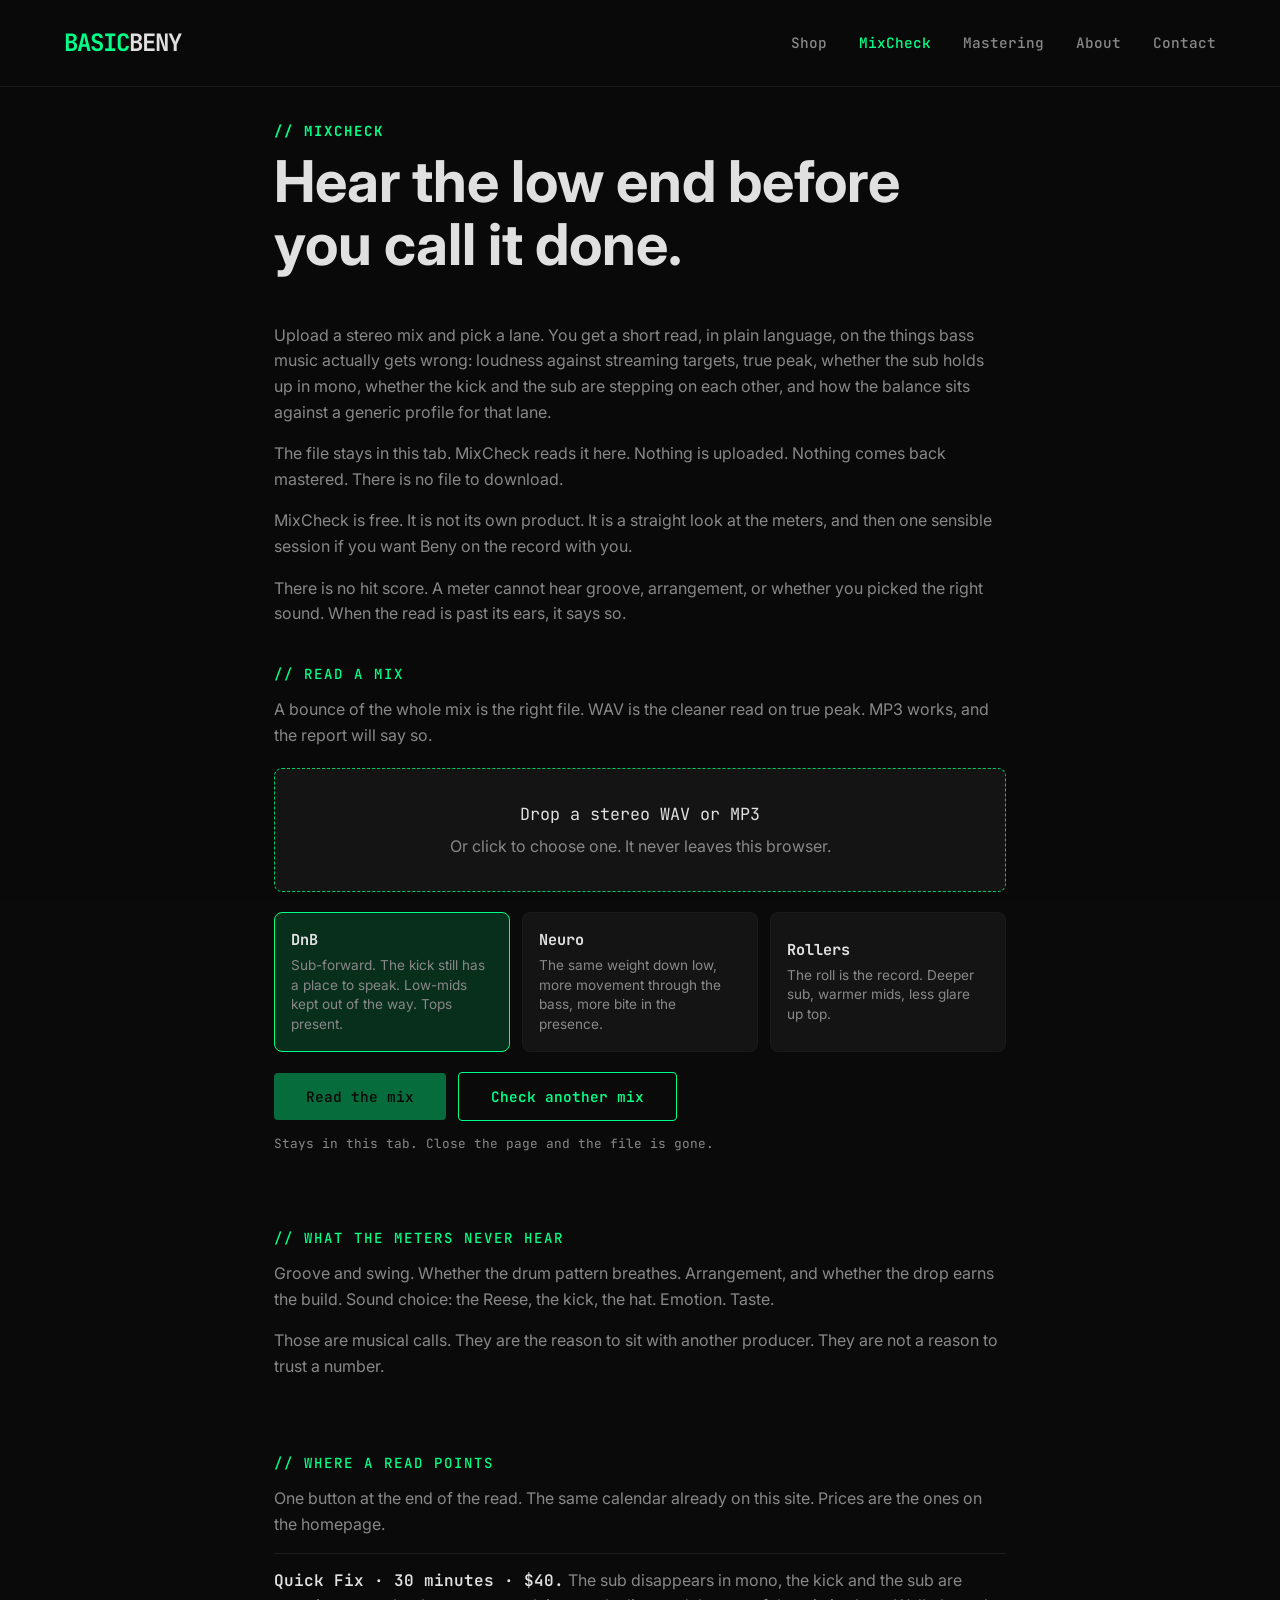
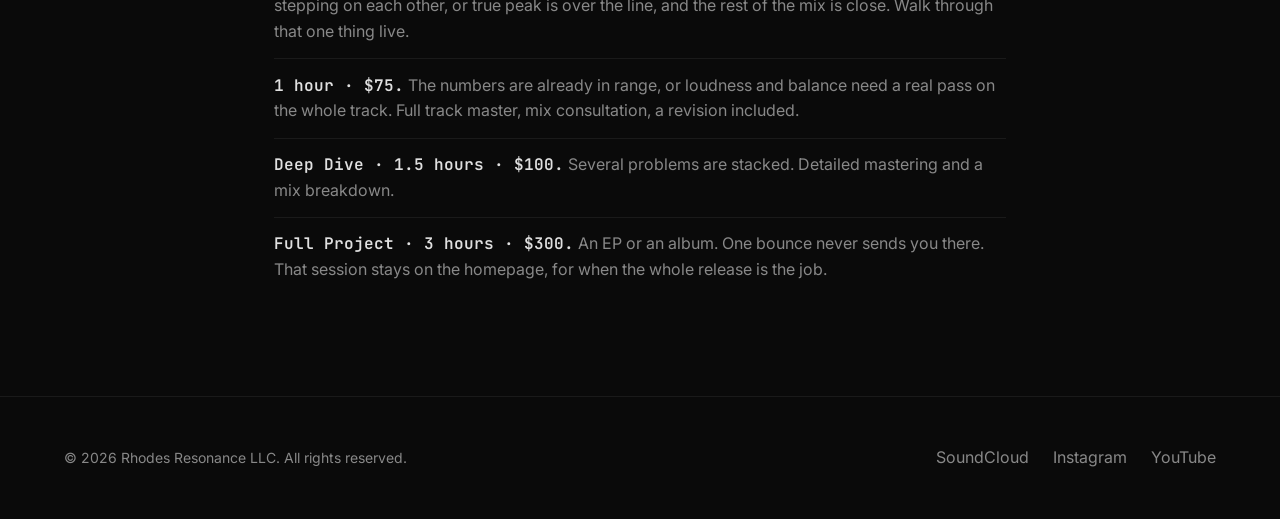
==== mixcheck/index.html @ bc3eadfc "Add MixCheck, an in-browser mix read with one booking step A new page reads a stereo WAV or MP3 loca" ====
<!DOCTYPE html>
<html lang="en">
<head>
  <meta charset="UTF-8">
  <meta name="viewport" content="width=device-width, initial-scale=1.0">
  <title>MixCheck | Basic Beny</title>
  <meta name="description" content="A free in-browser read of a stereo mix for DnB, neuro, and rollers. Loudness, true peak, mono sub, kick and sub. Then one way to book Beny.">
  <meta name="theme-color" content="#0a0a0a">
  <link rel="preconnect" href="https://fonts.googleapis.com">
  <link rel="preconnect" href="https://fonts.gstatic.com" crossorigin>
  <link href="https://fonts.googleapis.com/css2?family=Inter:wght@400;500;600;700&family=JetBrains+Mono:wght@400;500;600;700&display=swap" rel="stylesheet">
  <link rel="stylesheet" href="../css/style.css">
</head>
<body class="page-mixcheck">
  <canvas id="matrix-bg"></canvas>

  <nav>
    <a href="../" class="logo">BASIC<span>BENY</span></a>
    <ul class="nav-links">
      <li><a href="../#shop">Shop</a></li>
      <li><a href="./" aria-current="page">MixCheck</a></li>
      <li><a href="../#mastering">Mastering</a></li>
      <li><a href="../#about">About</a></li>
      <li><a href="../#contact">Contact</a></li>
    </ul>
  </nav>

  <main>
    <header class="mixcheck-intro">
      <div class="section-header">
        <h2>// MixCheck</h2>
        <h1>Hear the low end before you call it done.</h1>
      </div>
      <p>Upload a stereo mix and pick a lane. You get a short read, in plain language, on the things bass music actually gets wrong: loudness against streaming targets, true peak, whether the sub holds up in mono, whether the kick and the sub are stepping on each other, and how the balance sits against a generic profile for that lane.</p>
      <p>The file stays in this tab. MixCheck reads it here. Nothing is uploaded. Nothing comes back mastered. There is no file to download.</p>
      <p>MixCheck is free. It is not its own product. It is a straight look at the meters, and then one sensible session if you want Beny on the record with you.</p>
      <p>There is no hit score. A meter cannot hear groove, arrangement, or whether you picked the right sound. When the read is past its ears, it says so.</p>
    </header>

    <section class="mixcheck-tool" aria-labelledby="read-label">
      <h2 id="read-label">// Read a mix</h2>
      <p class="lane-copy">A bounce of the whole mix is the right file. WAV is the cleaner read on true peak. MP3 works, and the report will say so.</p>

      <label class="dropzone" id="dropzone">
        <input id="file" type="file" accept=".wav,.mp3,audio/wav,audio/wave,audio/x-wav,audio/mpeg">
        <p class="dropzone-title" id="drop-title">Drop a stereo WAV or MP3</p>
        <p id="drop-hint">Or click to choose one. It never leaves this browser.</p>
      </label>

      <div class="lanes" role="radiogroup" aria-label="Lane">
        <button type="button" class="lane" role="radio" data-lane="dnb" aria-checked="true">
          <strong>DnB</strong>
          <span>Sub-forward. The kick still has a place to speak. Low-mids kept out of the way. Tops present.</span>
        </button>
        <button type="button" class="lane" role="radio" data-lane="neuro" aria-checked="false">
          <strong>Neuro</strong>
          <span>The same weight down low, more movement through the bass, more bite in the presence.</span>
        </button>
        <button type="button" class="lane" role="radio" data-lane="rollers" aria-checked="false">
          <strong>Rollers</strong>
          <span>The roll is the record. Deeper sub, warmer mids, less glare up top.</span>
        </button>
      </div>

      <div class="mixcheck-actions">
        <button type="button" class="btn btn-primary" id="read" disabled>Read the mix</button>
        <button type="button" class="btn btn-secondary" id="reset" hidden>Check another mix</button>
      </div>
      <p class="file-note" id="file-note">Stays in this tab. Close the page and the file is gone.</p>

      <div class="progress" id="progress" hidden>
        <div class="progress-track"><div class="progress-bar" id="progress-bar"></div></div>
        <p class="progress-label" id="progress-label">Reading the mix</p>
      </div>
      <p class="mixcheck-error" id="error" hidden></p>
    </section>

    <section id="report" class="mixcheck-report" hidden aria-live="polite"></section>

    <section class="prose" aria-labelledby="limits-label">
      <h2 id="limits-label">// What the meters never hear</h2>
      <p>Groove and swing. Whether the drum pattern breathes. Arrangement, and whether the drop earns the build. Sound choice: the Reese, the kick, the hat. Emotion. Taste.</p>
      <p>Those are musical calls. They are the reason to sit with another producer. They are not a reason to trust a number.</p>
    </section>

    <section class="prose" aria-labelledby="map-label">
      <h2 id="map-label">// Where a read points</h2>
      <p>One button at the end of the read. The same calendar already on this site. Prices are the ones on the homepage.</p>
      <ul class="map-list">
        <li><strong>Quick Fix · 30 minutes · $40.</strong> The sub disappears in mono, the kick and the sub are stepping on each other, or true peak is over the line, and the rest of the mix is close. Walk through that one thing live.</li>
        <li><strong>1 hour · $75.</strong> The numbers are already in range, or loudness and balance need a real pass on the whole track. Full track master, mix consultation, a revision included.</li>
        <li><strong>Deep Dive · 1.5 hours · $100.</strong> Several problems are stacked. Detailed mastering and a mix breakdown.</li>
        <li><strong>Full Project · 3 hours · $300.</strong> An EP or an album. One bounce never sends you there. That session stays on the homepage, for when the whole release is the job.</li>
      </ul>
    </section>
  </main>

  <footer id="contact">
    <p>&copy; 2026 Rhodes Resonance LLC. All rights reserved.</p>
    <div class="social-links">
      <a href="#">SoundCloud</a>
      <a href="#">Instagram</a>
      <a href="#">YouTube</a>
    </div>
  </footer>

  <script src="../js/matrix.js"></script>
  <script src="../js/mixcheck-analyze.js"></script>
  <script src="../js/mixcheck-report.js"></script>
  <script src="../js/mixcheck-ui.js"></script>
</body>
</html>
---- css/style.css ----
/* Basic Beny - Dark Matrix Theme */

:root {
  --bg-primary: #0a0a0a;
  --bg-secondary: #0f0f0f;
  --bg-card: #141414;
  --text-primary: #e0e0e0;
  --text-secondary: #888888;
  --accent: #00ff88;
  --accent-dim: #00cc6a;
  --accent-glow: rgba(0, 255, 136, 0.15);
  --border: #1a1a1a;
  --font-main: 'Inter', -apple-system, BlinkMacSystemFont, sans-serif;
  --font-mono: 'JetBrains Mono', 'Fira Code', monospace;
}

* {
  margin: 0;
  padding: 0;
  box-sizing: border-box;
}

html {
  scroll-behavior: smooth;
}

body {
  font-family: var(--font-main);
  background: var(--bg-primary);
  color: var(--text-primary);
  line-height: 1.6;
  min-height: 100vh;
}

/* Matrix rain canvas */
#matrix-bg {
  position: fixed;
  top: 0;
  left: 0;
  width: 100%;
  height: 100%;
  z-index: -1;
  opacity: 0.05;
}

/* Navigation */
nav {
  position: fixed;
  top: 0;
  width: 100%;
  padding: 1.5rem 5%;
  display: flex;
  justify-content: space-between;
  align-items: center;
  background: rgba(10, 10, 10, 0.9);
  backdrop-filter: blur(10px);
  border-bottom: 1px solid var(--border);
  z-index: 1000;
}

.logo {
  font-family: var(--font-mono);
  font-size: 1.5rem;
  font-weight: 700;
  color: var(--accent);
  text-decoration: none;
  letter-spacing: -1px;
}

.logo span {
  color: var(--text-primary);
}

.nav-links {
  display: flex;
  gap: 2rem;
  list-style: none;
}

.nav-links a {
  color: var(--text-secondary);
  text-decoration: none;
  font-size: 0.9rem;
  font-weight: 500;
  transition: color 0.3s ease;
  font-family: var(--font-mono);
}

.nav-links a:hover {
  color: var(--accent);
}

/* Hero Section */
.hero {
  min-height: 100vh;
  display: flex;
  flex-direction: column;
  justify-content: center;
  padding: 0 5%;
  position: relative;
}

.hero-content {
  max-width: 800px;
}

.hero h1 {
  font-size: clamp(2.5rem, 8vw, 5rem);
  font-weight: 700;
  line-height: 1.1;
  margin-bottom: 1.5rem;
}

.hero h1 .accent {
  color: var(--accent);
  text-shadow: 0 0 30px var(--accent-glow);
}

.hero p {
  font-size: 1.25rem;
  color: var(--text-secondary);
  max-width: 600px;
  margin-bottom: 2rem;
}

.hero-cta {
  display: flex;
  gap: 1rem;
  flex-wrap: wrap;
}

/* Buttons */
.btn {
  padding: 0.875rem 2rem;
  font-family: var(--font-mono);
  font-size: 0.9rem;
  font-weight: 600;
  text-decoration: none;
  border-radius: 4px;
  transition: all 0.3s ease;
  cursor: pointer;
  border: none;
}

.btn-primary {
  background: var(--accent);
  color: var(--bg-primary);
}

.btn-primary:hover {
  background: var(--accent-dim);
  box-shadow: 0 0 30px var(--accent-glow);
}

.btn-secondary {
  background: transparent;
  color: var(--accent);
  border: 1px solid var(--accent);
}

.btn-secondary:hover {
  background: var(--accent-glow);
}

/* Sections */
section {
  padding: 6rem 5%;
}

.section-header {
  margin-bottom: 3rem;
}

.section-header h2 {
  font-family: var(--font-mono);
  font-size: 0.875rem;
  color: var(--accent);
  text-transform: uppercase;
  letter-spacing: 2px;
  margin-bottom: 0.5rem;
}

.section-header h3 {
  font-size: 2.5rem;
  font-weight: 700;
}

/* Cards Grid */
.cards-grid {
  display: grid;
  grid-template-columns: repeat(auto-fit, minmax(300px, 1fr));
  gap: 1.5rem;
}

.card {
  background: var(--bg-card);
  border: 1px solid var(--border);
  border-radius: 8px;
  padding: 2rem;
  transition: all 0.3s ease;
}

.card:hover {
  border-color: var(--accent);
  box-shadow: 0 0 30px var(--accent-glow);
  transform: translateY(-4px);
}

.card h4 {
  font-size: 1.25rem;
  margin-bottom: 0.5rem;
}

.card .price {
  font-family: var(--font-mono);
  font-size: 1.5rem;
  color: var(--accent);
  margin-bottom: 1rem;
}

.card p {
  color: var(--text-secondary);
  margin-bottom: 1.5rem;
}

/* Services */
.service-tiers {
  display: grid;
  grid-template-columns: repeat(auto-fit, minmax(250px, 1fr));
  gap: 1.5rem;
}

.tier {
  background: var(--bg-card);
  border: 1px solid var(--border);
  border-radius: 8px;
  padding: 2rem;
  text-align: center;
  transition: all 0.3s ease;
}

.tier:hover {
  border-color: var(--accent);
}

.tier.featured {
  border-color: var(--accent);
  position: relative;
}

.tier.featured::before {
  content: 'POPULAR';
  position: absolute;
  top: -12px;
  left: 50%;
  transform: translateX(-50%);
  background: var(--accent);
  color: var(--bg-primary);
  font-family: var(--font-mono);
  font-size: 0.7rem;
  font-weight: 700;
  padding: 0.25rem 1rem;
  border-radius: 4px;
}

.tier h4 {
  font-size: 1.25rem;
  margin-bottom: 0.5rem;
}

.tier .duration {
  color: var(--text-secondary);
  font-size: 0.9rem;
  margin-bottom: 1rem;
}

.tier .price {
  font-family: var(--font-mono);
  font-size: 2rem;
  color: var(--accent);
  margin-bottom: 1.5rem;
}

.tier ul {
  list-style: none;
  margin-bottom: 2rem;
  text-align: left;
}

.tier ul li {
  padding: 0.5rem 0;
  color: var(--text-secondary);
  border-bottom: 1px solid var(--border);
}

.tier ul li::before {
  content: '>';
  color: var(--accent);
  font-family: var(--font-mono);
  margin-right: 0.5rem;
}

/* About */
.about-content {
  display: grid;
  grid-template-columns: 1fr 1fr;
  gap: 4rem;
  align-items: center;
}

.about-text p {
  color: var(--text-secondary);
  margin-bottom: 1.5rem;
}

.about-image {
  position: relative;
}

.about-image img {
  width: 100%;
  border-radius: 8px;
  border: 1px solid var(--border);
}

/* Footer */
footer {
  padding: 3rem 5%;
  border-top: 1px solid var(--border);
  display: flex;
  justify-content: space-between;
  align-items: center;
  flex-wrap: wrap;
  gap: 1rem;
}

footer p {
  color: var(--text-secondary);
  font-size: 0.875rem;
}

.social-links {
  display: flex;
  gap: 1.5rem;
}

.social-links a {
  color: var(--text-secondary);
  text-decoration: none;
  transition: color 0.3s ease;
}

.nav-links a[aria-current="page"] {
  color: var(--accent);
}

.social-links a:hover {
  color: var(--accent);
}

/* Terminal cursor blink */
.cursor {
  display: inline-block;
  width: 10px;
  height: 1.2em;
  background: var(--accent);
  margin-left: 4px;
  animation: blink 1s infinite;
}

@keyframes blink {
  0%, 50% { opacity: 1; }
  51%, 100% { opacity: 0; }
}

/* Responsive */
@media (max-width: 768px) {
  .nav-links {
    display: none; /* Add hamburger menu for mobile */
  }

  /* MixCheck is a tool page. Keep its links usable without a homepage rewrite. */
  .page-mixcheck .nav-links {
    display: flex;
    flex-wrap: wrap;
    gap: 0.75rem 1rem;
    justify-content: flex-end;
  }
  
  .about-content {
    grid-template-columns: 1fr;
  }
  
  .hero-cta {
    flex-direction: column;
  }
  
  .btn {
    text-align: center;
  }
}

/* MixCheck -------------------------------------------------------------- */

.page-mixcheck {
  --warn: #ffcc66;
}

.page-mixcheck main {
  max-width: 860px;
  margin: 0 auto;
  padding: 7.5rem 5% 4rem;
}

.page-mixcheck section {
  padding: 2.25rem 0;
}

.page-mixcheck .mixcheck-intro h1 {
  font-size: clamp(2.2rem, 6vw, 3.6rem);
  font-weight: 700;
  line-height: 1.08;
  margin-bottom: 1.25rem;
}

.prose p,
.mixcheck-intro p,
.lane-copy,
.dropzone p,
.finding p,
.next-step p,
.file-note {
  color: var(--text-secondary);
}

.prose p + p,
.mixcheck-intro p + p {
  margin-top: 1rem;
}

.mixcheck-tool h2,
.prose h2,
.next-step .kicker,
.report-head .kicker {
  font-family: var(--font-mono);
  font-size: 0.875rem;
  color: var(--accent);
  text-transform: uppercase;
  letter-spacing: 2px;
  font-weight: 500;
  margin-bottom: 0.75rem;
}

.dropzone {
  position: relative;
  display: block;
  margin-top: 1.25rem;
  padding: 2rem 1.5rem;
  background: var(--bg-card);
  border: 1px dashed var(--accent-dim);
  border-radius: 8px;
  text-align: center;
  cursor: pointer;
  transition: border-color 0.2s ease, box-shadow 0.2s ease, background 0.2s ease;
}

.dropzone:hover,
.dropzone.is-dragover {
  border-style: solid;
  border-color: var(--accent);
  box-shadow: 0 0 30px var(--accent-glow);
  background: #101612;
}

.dropzone input {
  position: absolute;
  width: 1px;
  height: 1px;
  padding: 0;
  margin: -1px;
  overflow: hidden;
  clip: rect(0, 0, 0, 0);
  border: 0;
}

.dropzone .dropzone-title {
  font-family: var(--font-mono);
  color: var(--text-primary);
  font-size: 1.05rem;
  margin-bottom: 0.35rem;
}

.lanes {
  display: grid;
  grid-template-columns: repeat(3, 1fr);
  gap: 0.75rem;
  margin: 1.25rem 0 0.5rem;
}

.lane {
  text-align: left;
  background: var(--bg-card);
  color: var(--text-primary);
  border: 1px solid var(--border);
  border-radius: 8px;
  padding: 1rem;
  cursor: pointer;
  font-family: var(--font-main);
  transition: border-color 0.2s ease, background 0.2s ease;
}

.lane strong {
  display: block;
  font-family: var(--font-mono);
  font-size: 0.95rem;
  margin-bottom: 0.35rem;
}

.lane span {
  display: block;
  color: var(--text-secondary);
  font-size: 0.85rem;
  line-height: 1.45;
}

.lane[aria-checked="true"] {
  border-color: var(--accent);
  background: var(--accent-glow);
}

.lane:hover {
  border-color: var(--accent-dim);
}

.mixcheck-actions {
  display: flex;
  flex-wrap: wrap;
  gap: 0.75rem;
  align-items: center;
  margin-top: 1.25rem;
}

.page-mixcheck button.btn {
  display: inline-block;
}

.page-mixcheck button.btn:disabled {
  opacity: 0.4;
  cursor: not-allowed;
  box-shadow: none;
}

.file-note {
  font-family: var(--font-mono);
  font-size: 0.8rem;
  margin-top: 0.85rem;
}

.progress {
  margin-top: 1.25rem;
}

.progress-track {
  height: 4px;
  background: #1c1c1c;
  border-radius: 4px;
  overflow: hidden;
}

.progress-bar {
  height: 100%;
  width: 0;
  background: var(--accent);
  transition: width 0.15s linear;
}

.progress-label {
  font-family: var(--font-mono);
  font-size: 0.8rem;
  color: var(--text-secondary);
  margin-top: 0.5rem;
}

.mixcheck-error {
  margin-top: 1rem;
  padding: 0.9rem 1rem;
  border: 1px solid var(--warn);
  border-radius: 8px;
  color: var(--text-primary);
}

.report-head {
  margin-bottom: 1.25rem;
}

.report-head h2 {
  font-size: clamp(1.6rem, 4vw, 2.2rem);
  line-height: 1.15;
  margin-bottom: 0.4rem;
}

.report-meta {
  font-family: var(--font-mono);
  color: var(--accent);
  font-size: 0.85rem;
}

.report-warnings {
  margin: 0.75rem 0 0;
  padding-left: 1.1rem;
  color: var(--text-secondary);
}

.finding {
  background: var(--bg-card);
  border: 1px solid var(--border);
  border-left: 3px solid #333;
  border-radius: 8px;
  padding: 1.25rem 1.25rem 1.1rem;
  margin-bottom: 0.75rem;
}

.finding[data-tone="ok"] {
  border-left-color: var(--accent);
}

.finding[data-tone="watch"] {
  border-left-color: var(--warn);
}

.finding header {
  display: flex;
  justify-content: space-between;
  gap: 1rem;
  align-items: baseline;
  margin-bottom: 0.35rem;
}

.finding h3 {
  font-family: var(--font-mono);
  font-size: 0.78rem;
  letter-spacing: 1.5px;
  text-transform: uppercase;
  color: var(--text-secondary);
  font-weight: 500;
}

.finding-tag {
  font-family: var(--font-mono);
  font-size: 0.72rem;
  letter-spacing: 1px;
  text-transform: uppercase;
  color: var(--text-secondary);
}

.finding[data-tone="ok"] .finding-tag {
  color: var(--accent);
}

.finding[data-tone="watch"] .finding-tag {
  color: var(--warn);
}

.finding .finding-figure {
  font-family: var(--font-mono);
  font-size: 1.65rem;
  line-height: 1.2;
  color: var(--text-primary);
  margin: 0.15rem 0 0.6rem;
}

.finding-body {
  margin-bottom: 0.55rem;
}

.finding-notes {
  margin: 0;
  padding-left: 1.1rem;
}

.finding-notes li {
  margin-top: 0.35rem;
}

.next-step {
  margin-top: 1.5rem;
  background: var(--bg-card);
  border: 1px solid var(--accent);
  border-radius: 8px;
  padding: 1.75rem 1.5rem;
}

.next-step h3 {
  font-size: 1.7rem;
  line-height: 1.2;
  margin-bottom: 0.75rem;
}

.next-step .btn {
  display: inline-block;
  margin-top: 1.1rem;
}

.next-step-note {
  margin-top: 0.85rem;
  font-size: 0.85rem;
}

.map-list {
  list-style: none;
  margin-top: 1rem;
}

.map-list li {
  padding: 0.85rem 0;
  border-top: 1px solid var(--border);
  color: var(--text-secondary);
}

.map-list strong {
  color: var(--text-primary);
  font-family: var(--font-mono);
  font-weight: 600;
}

.page-mixcheck :focus-visible {
  outline: 2px solid var(--accent);
  outline-offset: 3px;
}

@media (max-width: 768px) {
  .page-mixcheck main {
    padding-top: 8.5rem;
  }

  .lanes {
    grid-template-columns: 1fr;
  }

  .finding-figure {
    font-size: 1.35rem;
  }

  .page-mixcheck nav {
    align-items: flex-start;
    gap: 0.75rem;
  }
}
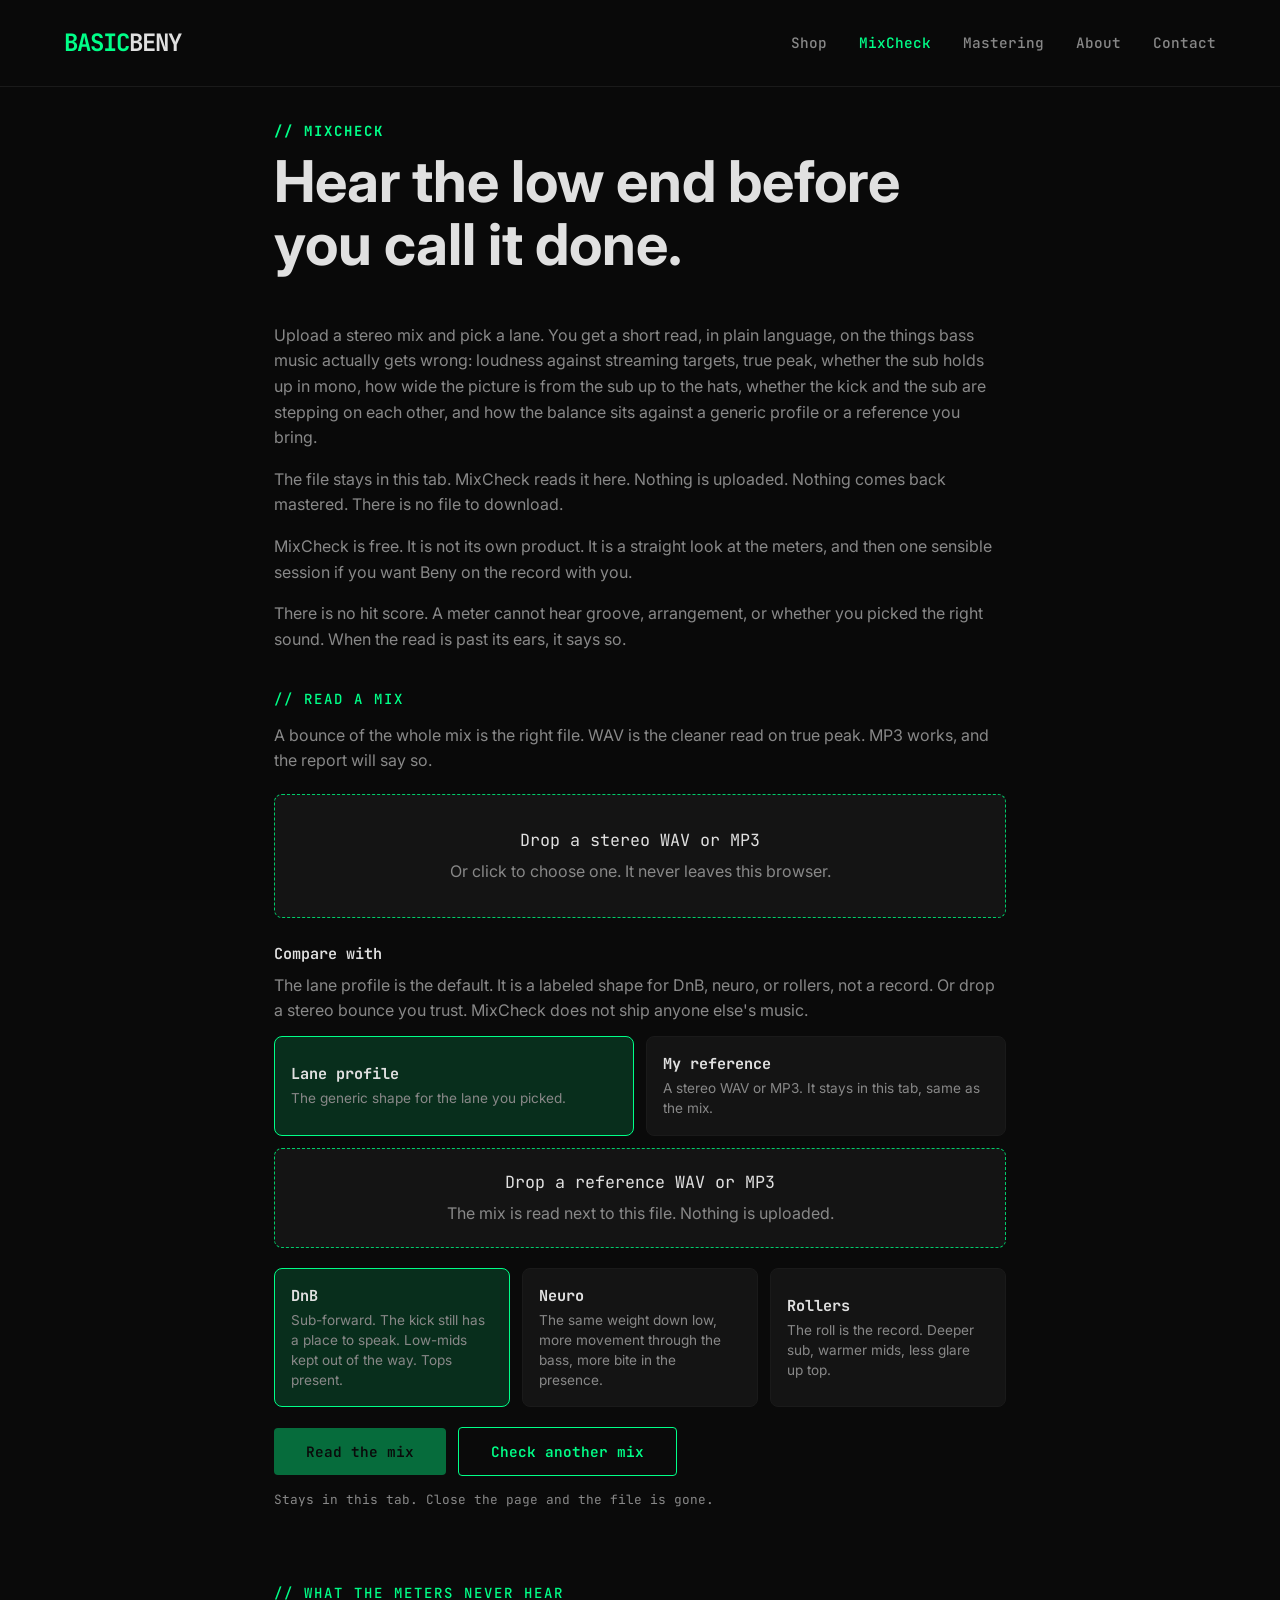
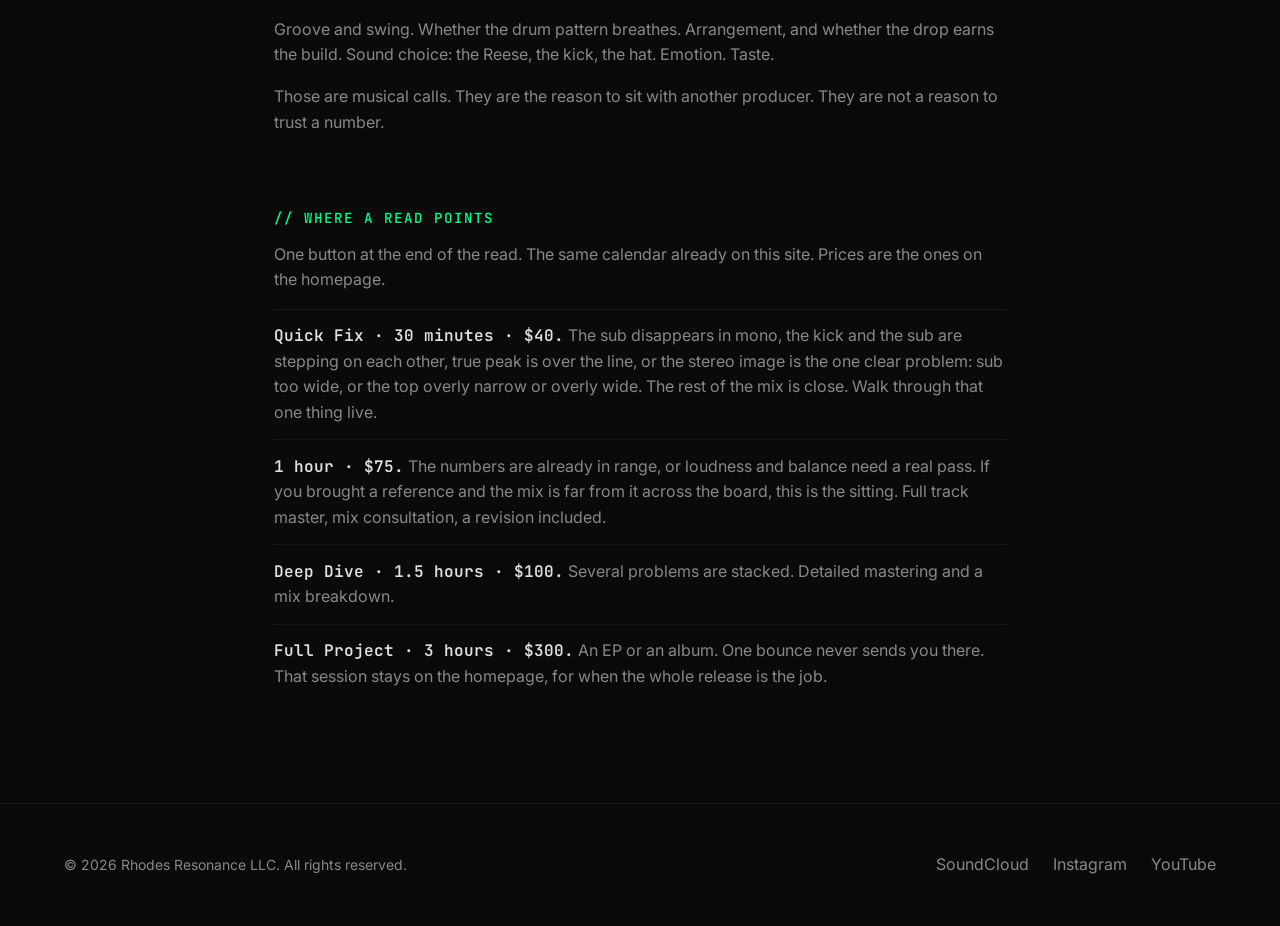
==== commit 66fd8eca: "Add stereo width and a user reference to MixCheck The report now reads overall, low-end, and top wid" ====
--- a/mixcheck/index.html
+++ b/mixcheck/index.html
@@ -31,7 +31,7 @@
         <h2>// MixCheck</h2>
         <h1>Hear the low end before you call it done.</h1>
       </div>
-      <p>Upload a stereo mix and pick a lane. You get a short read, in plain language, on the things bass music actually gets wrong: loudness against streaming targets, true peak, whether the sub holds up in mono, whether the kick and the sub are stepping on each other, and how the balance sits against a generic profile for that lane.</p>
+      <p>Upload a stereo mix and pick a lane. You get a short read, in plain language, on the things bass music actually gets wrong: loudness against streaming targets, true peak, whether the sub holds up in mono, how wide the picture is from the sub up to the hats, whether the kick and the sub are stepping on each other, and how the balance sits against a generic profile or a reference you bring.</p>
       <p>The file stays in this tab. MixCheck reads it here. Nothing is uploaded. Nothing comes back mastered. There is no file to download.</p>
       <p>MixCheck is free. It is not its own product. It is a straight look at the meters, and then one sensible session if you want Beny on the record with you.</p>
       <p>There is no hit score. A meter cannot hear groove, arrangement, or whether you picked the right sound. When the read is past its ears, it says so.</p>
@@ -45,6 +45,24 @@
         <input id="file" type="file" accept=".wav,.mp3,audio/wav,audio/wave,audio/x-wav,audio/mpeg">
         <p class="dropzone-title" id="drop-title">Drop a stereo WAV or MP3</p>
         <p id="drop-hint">Or click to choose one. It never leaves this browser.</p>
+      </label>
+
+      <h3 class="compare-heading">Compare with</h3>
+      <p class="lane-copy">The lane profile is the default. It is a labeled shape for DnB, neuro, or rollers, not a record. Or drop a stereo bounce you trust. MixCheck does not ship anyone else's music.</p>
+      <div class="compare" role="radiogroup" aria-label="What to compare with">
+        <button type="button" class="compare-option" data-compare="profile" aria-checked="true">
+          <strong>Lane profile</strong>
+          <span>The generic shape for the lane you picked.</span>
+        </button>
+        <button type="button" class="compare-option" data-compare="reference" aria-checked="false">
+          <strong>My reference</strong>
+          <span>A stereo WAV or MP3. It stays in this tab, same as the mix.</span>
+        </button>
+      </div>
+      <label class="dropzone dropzone-ref" id="ref-dropzone" hidden>
+        <input id="ref-file" type="file" accept=".wav,.mp3,audio/wav,audio/wave,audio/x-wav,audio/mpeg">
+        <p class="dropzone-title" id="ref-title">Drop a reference WAV or MP3</p>
+        <p id="ref-hint">The mix is read next to this file. Nothing is uploaded.</p>
       </label>
 
       <div class="lanes" role="radiogroup" aria-label="Lane">
@@ -87,8 +105,8 @@
       <h2 id="map-label">// Where a read points</h2>
       <p>One button at the end of the read. The same calendar already on this site. Prices are the ones on the homepage.</p>
       <ul class="map-list">
-        <li><strong>Quick Fix · 30 minutes · $40.</strong> The sub disappears in mono, the kick and the sub are stepping on each other, or true peak is over the line, and the rest of the mix is close. Walk through that one thing live.</li>
-        <li><strong>1 hour · $75.</strong> The numbers are already in range, or loudness and balance need a real pass on the whole track. Full track master, mix consultation, a revision included.</li>
+        <li><strong>Quick Fix · 30 minutes · $40.</strong> The sub disappears in mono, the kick and the sub are stepping on each other, true peak is over the line, or the stereo image is the one clear problem: sub too wide, or the top overly narrow or overly wide. The rest of the mix is close. Walk through that one thing live.</li>
+        <li><strong>1 hour · $75.</strong> The numbers are already in range, or loudness and balance need a real pass. If you brought a reference and the mix is far from it across the board, this is the sitting. Full track master, mix consultation, a revision included.</li>
         <li><strong>Deep Dive · 1.5 hours · $100.</strong> Several problems are stacked. Detailed mastering and a mix breakdown.</li>
         <li><strong>Full Project · 3 hours · $300.</strong> An EP or an album. One bounce never sends you there. That session stays on the homepage, for when the whole release is the job.</li>
       </ul>
--- a/css/style.css
+++ b/css/style.css
@@ -490,6 +490,59 @@
   margin-bottom: 0.35rem;
 }
 
+.compare-heading {
+  margin: 1.5rem 0 0.4rem;
+  font-family: var(--font-mono);
+  font-size: 0.95rem;
+  font-weight: 600;
+}
+
+.compare {
+  display: grid;
+  grid-template-columns: 1fr 1fr;
+  gap: 0.75rem;
+  margin: 0.75rem 0 0.5rem;
+}
+
+.compare-option {
+  text-align: left;
+  background: var(--bg-card);
+  color: var(--text-primary);
+  border: 1px solid var(--border);
+  border-radius: 8px;
+  padding: 1rem;
+  cursor: pointer;
+  font-family: var(--font-main);
+}
+
+.compare-option strong {
+  display: block;
+  font-family: var(--font-mono);
+  font-size: 0.95rem;
+  margin-bottom: 0.35rem;
+}
+
+.compare-option span {
+  display: block;
+  color: var(--text-secondary);
+  font-size: 0.85rem;
+  line-height: 1.45;
+}
+
+.compare-option[aria-checked="true"] {
+  border-color: var(--accent);
+  background: var(--accent-glow);
+}
+
+.compare-option:hover {
+  border-color: var(--accent-dim);
+}
+
+.dropzone-ref {
+  margin-top: 0.75rem;
+  padding: 1.25rem 1rem;
+}
+
 .lanes {
   display: grid;
   grid-template-columns: repeat(3, 1fr);
@@ -733,7 +786,8 @@
     padding-top: 8.5rem;
   }
 
-  .lanes {
+  .lanes,
+  .compare {
     grid-template-columns: 1fr;
   }
 
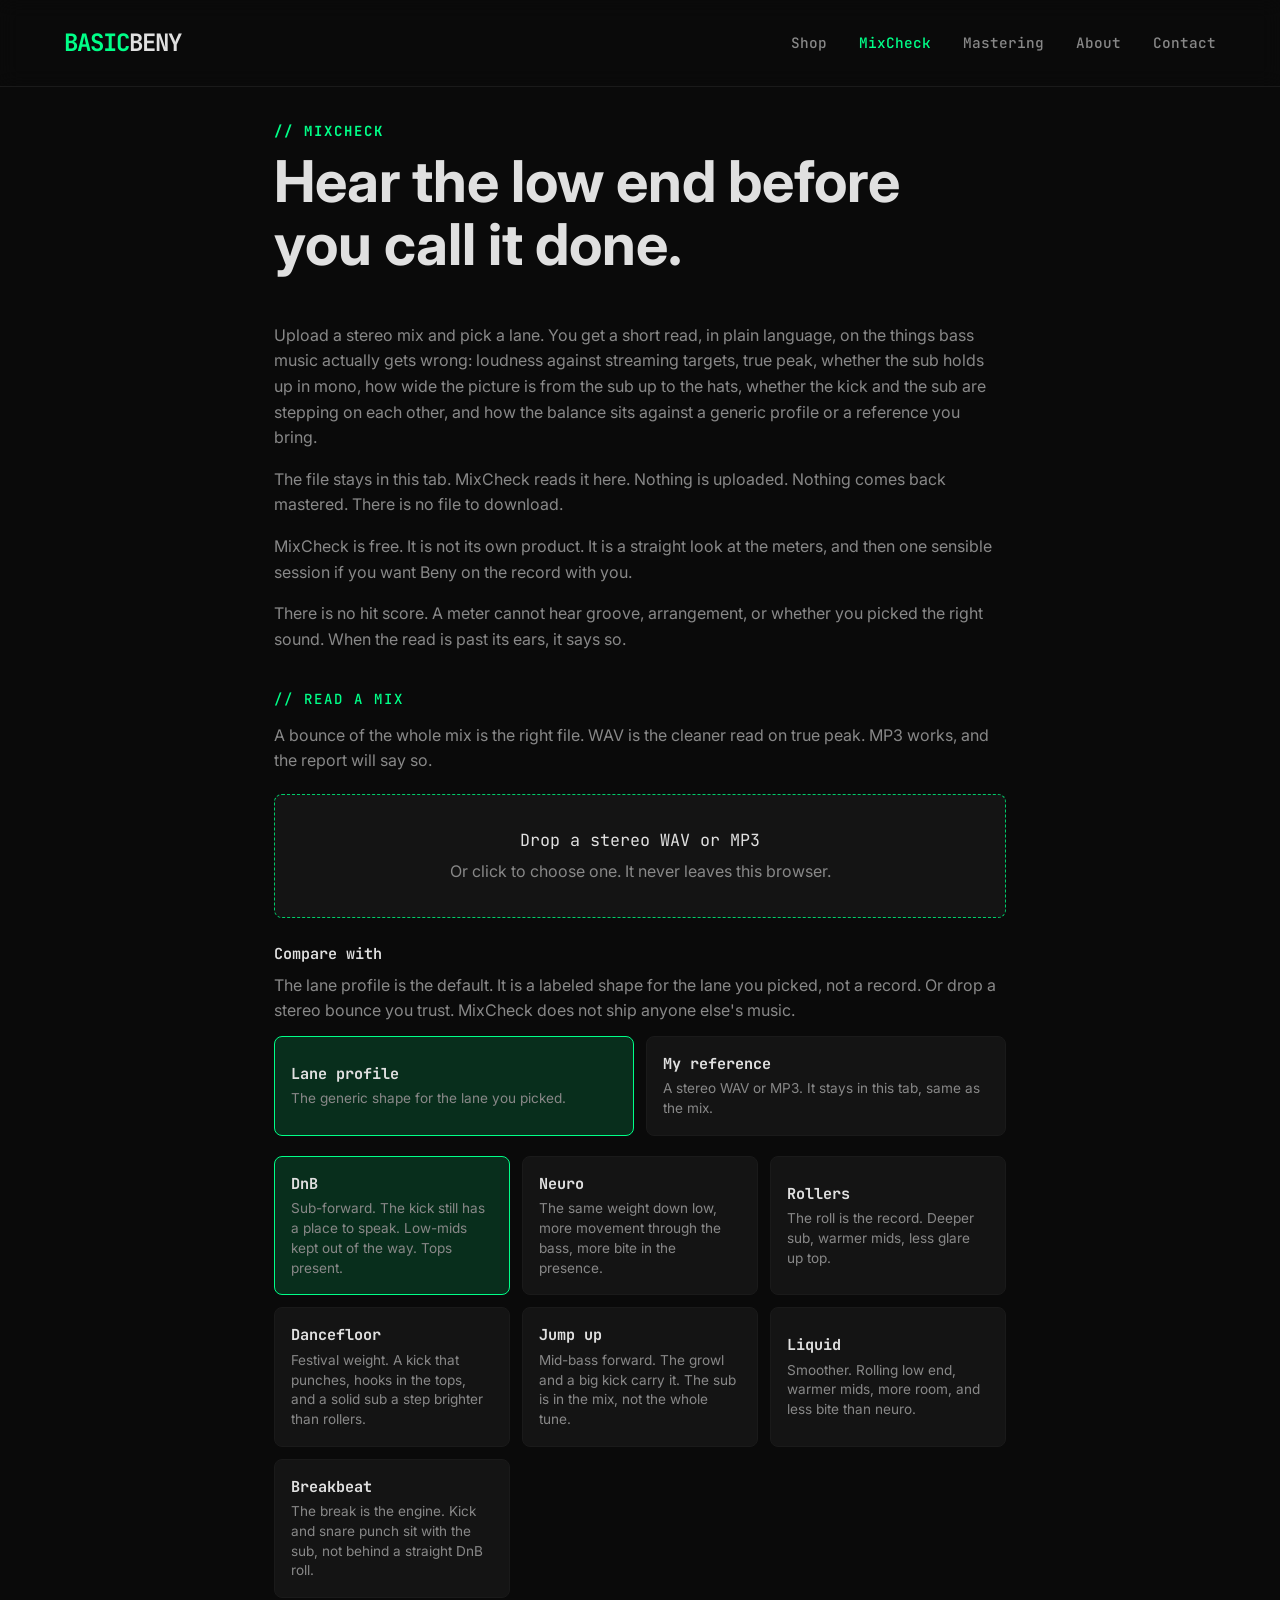
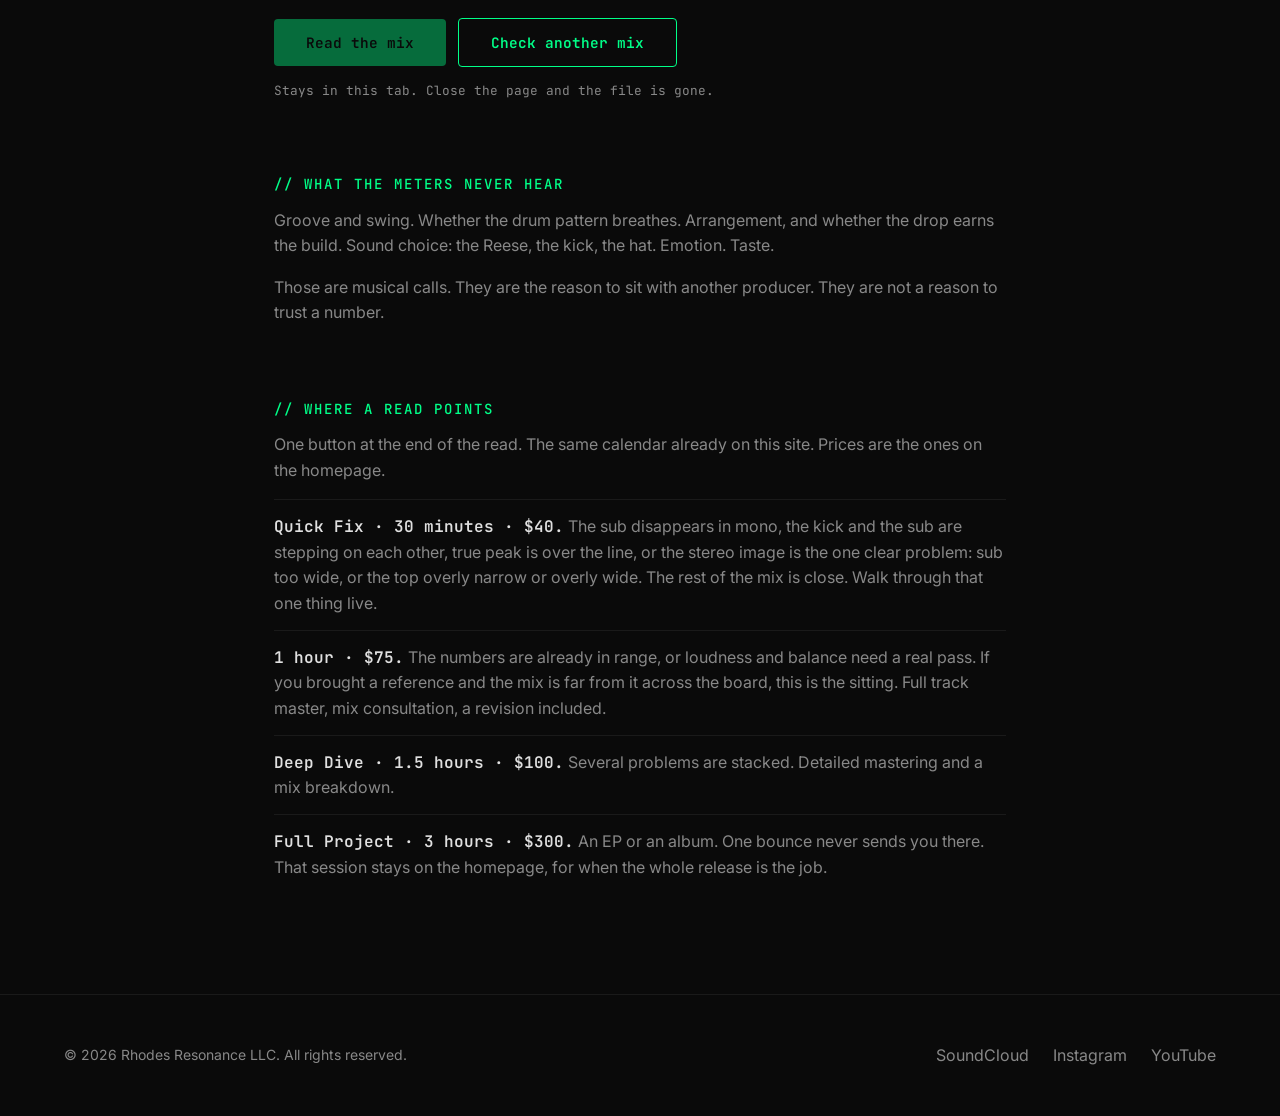
==== commit d49e0bf3: "Add dancefloor, jump up, liquid, and breakbeat lanes Each lane has its own generic balance shape, in" ====
--- a/mixcheck/index.html
+++ b/mixcheck/index.html
@@ -4,7 +4,7 @@
   <meta charset="UTF-8">
   <meta name="viewport" content="width=device-width, initial-scale=1.0">
   <title>MixCheck | Basic Beny</title>
-  <meta name="description" content="A free in-browser read of a stereo mix for DnB, neuro, and rollers. Loudness, true peak, mono sub, kick and sub. Then one way to book Beny.">
+  <meta name="description" content="A free in-browser read of a stereo mix for DnB, liquid, jump up, dancefloor, and breaks. Loudness, true peak, width, and balance. Then one way to book Beny.">
   <meta name="theme-color" content="#0a0a0a">
   <link rel="preconnect" href="https://fonts.googleapis.com">
   <link rel="preconnect" href="https://fonts.gstatic.com" crossorigin>
@@ -48,7 +48,7 @@
       </label>
 
       <h3 class="compare-heading">Compare with</h3>
-      <p class="lane-copy">The lane profile is the default. It is a labeled shape for DnB, neuro, or rollers, not a record. Or drop a stereo bounce you trust. MixCheck does not ship anyone else's music.</p>
+      <p class="lane-copy">The lane profile is the default. It is a labeled shape for the lane you picked, not a record. Or drop a stereo bounce you trust. MixCheck does not ship anyone else's music.</p>
       <div class="compare" role="radiogroup" aria-label="What to compare with">
         <button type="button" class="compare-option" data-compare="profile" aria-checked="true">
           <strong>Lane profile</strong>
@@ -77,6 +77,22 @@
         <button type="button" class="lane" role="radio" data-lane="rollers" aria-checked="false">
           <strong>Rollers</strong>
           <span>The roll is the record. Deeper sub, warmer mids, less glare up top.</span>
+        </button>
+        <button type="button" class="lane" role="radio" data-lane="dancefloor" aria-checked="false">
+          <strong>Dancefloor</strong>
+          <span>Festival weight. A kick that punches, hooks in the tops, and a solid sub a step brighter than rollers.</span>
+        </button>
+        <button type="button" class="lane" role="radio" data-lane="jumpup" aria-checked="false">
+          <strong>Jump up</strong>
+          <span>Mid-bass forward. The growl and a big kick carry it. The sub is in the mix, not the whole tune.</span>
+        </button>
+        <button type="button" class="lane" role="radio" data-lane="liquid" aria-checked="false">
+          <strong>Liquid</strong>
+          <span>Smoother. Rolling low end, warmer mids, more room, and less bite than neuro.</span>
+        </button>
+        <button type="button" class="lane" role="radio" data-lane="breakbeat" aria-checked="false">
+          <strong>Breakbeat</strong>
+          <span>The break is the engine. Kick and snare punch sit with the sub, not behind a straight DnB roll.</span>
         </button>
       </div>
 
--- a/css/style.css
+++ b/css/style.css
@@ -543,9 +543,13 @@
   padding: 1.25rem 1rem;
 }
 
+.dropzone-ref[hidden] {
+  display: none;
+}
+
 .lanes {
   display: grid;
-  grid-template-columns: repeat(3, 1fr);
+  grid-template-columns: repeat(auto-fit, minmax(200px, 1fr));
   gap: 0.75rem;
   margin: 1.25rem 0 0.5rem;
 }
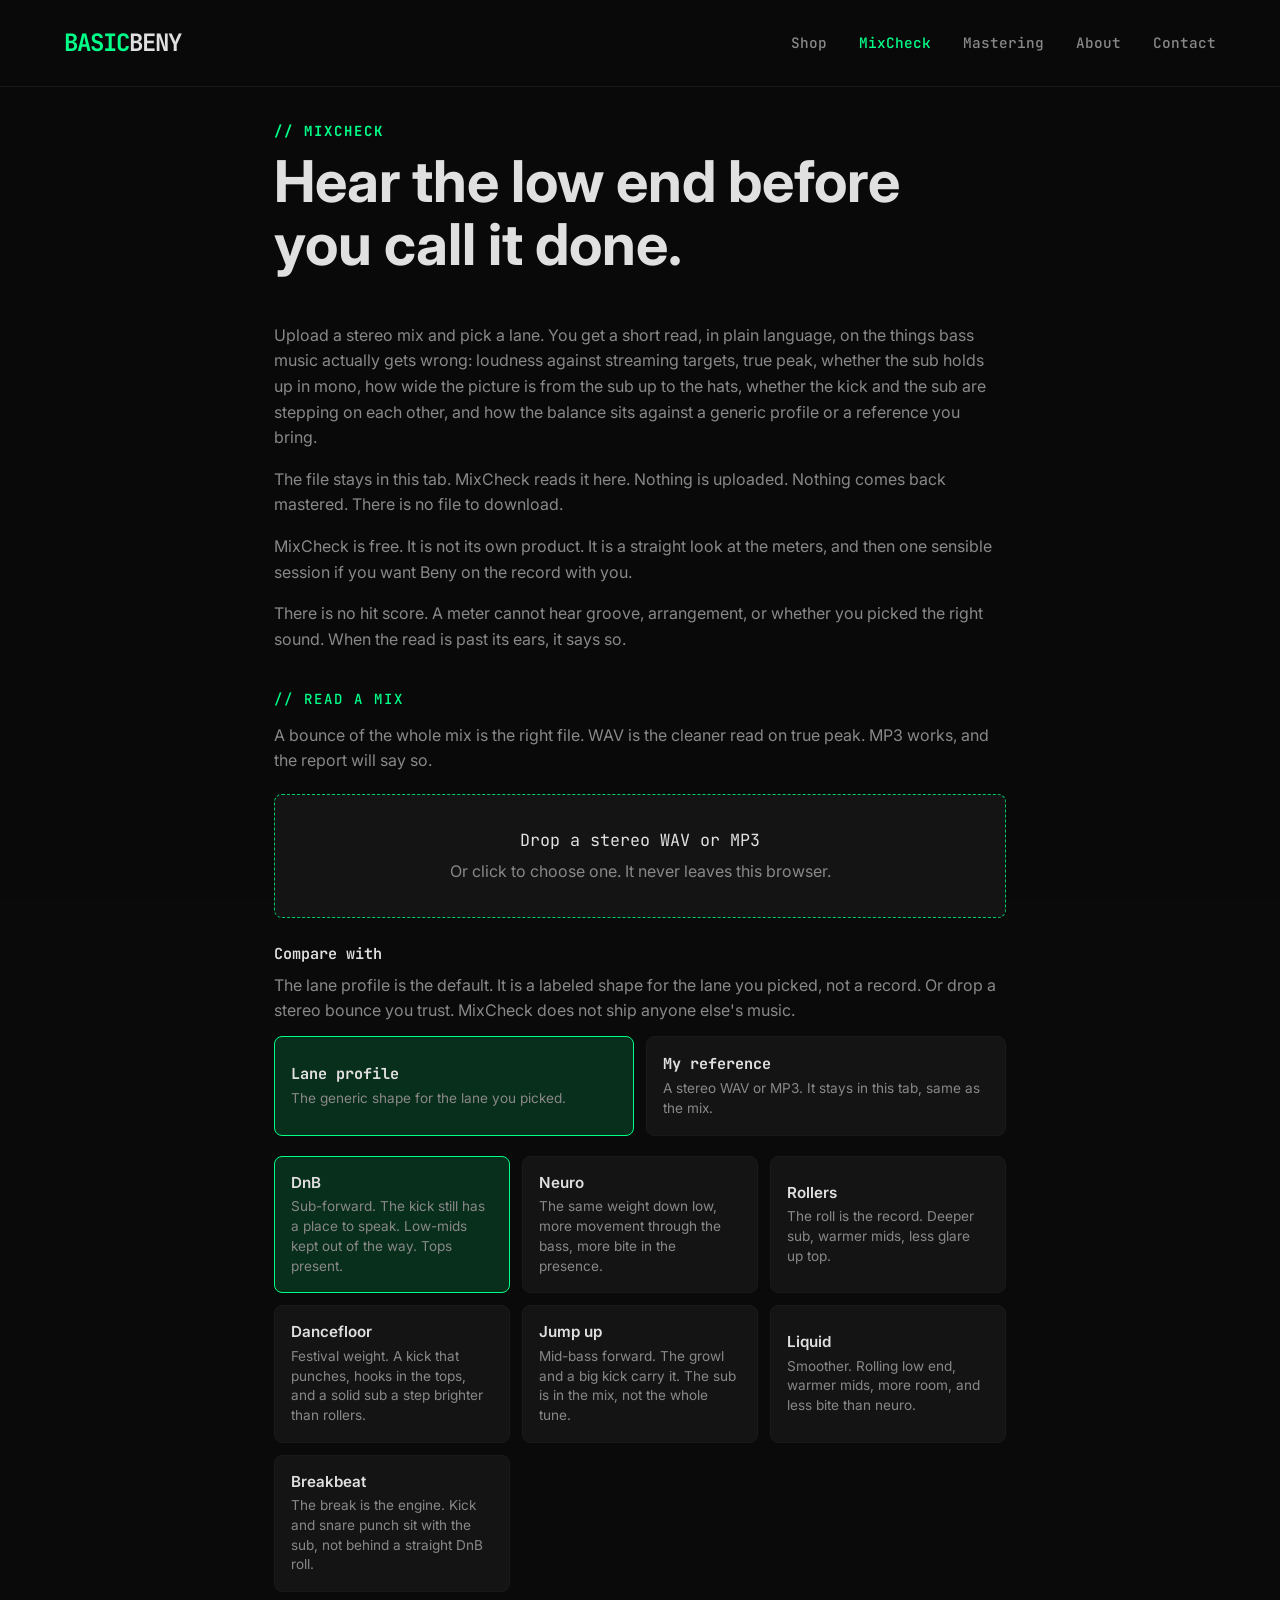
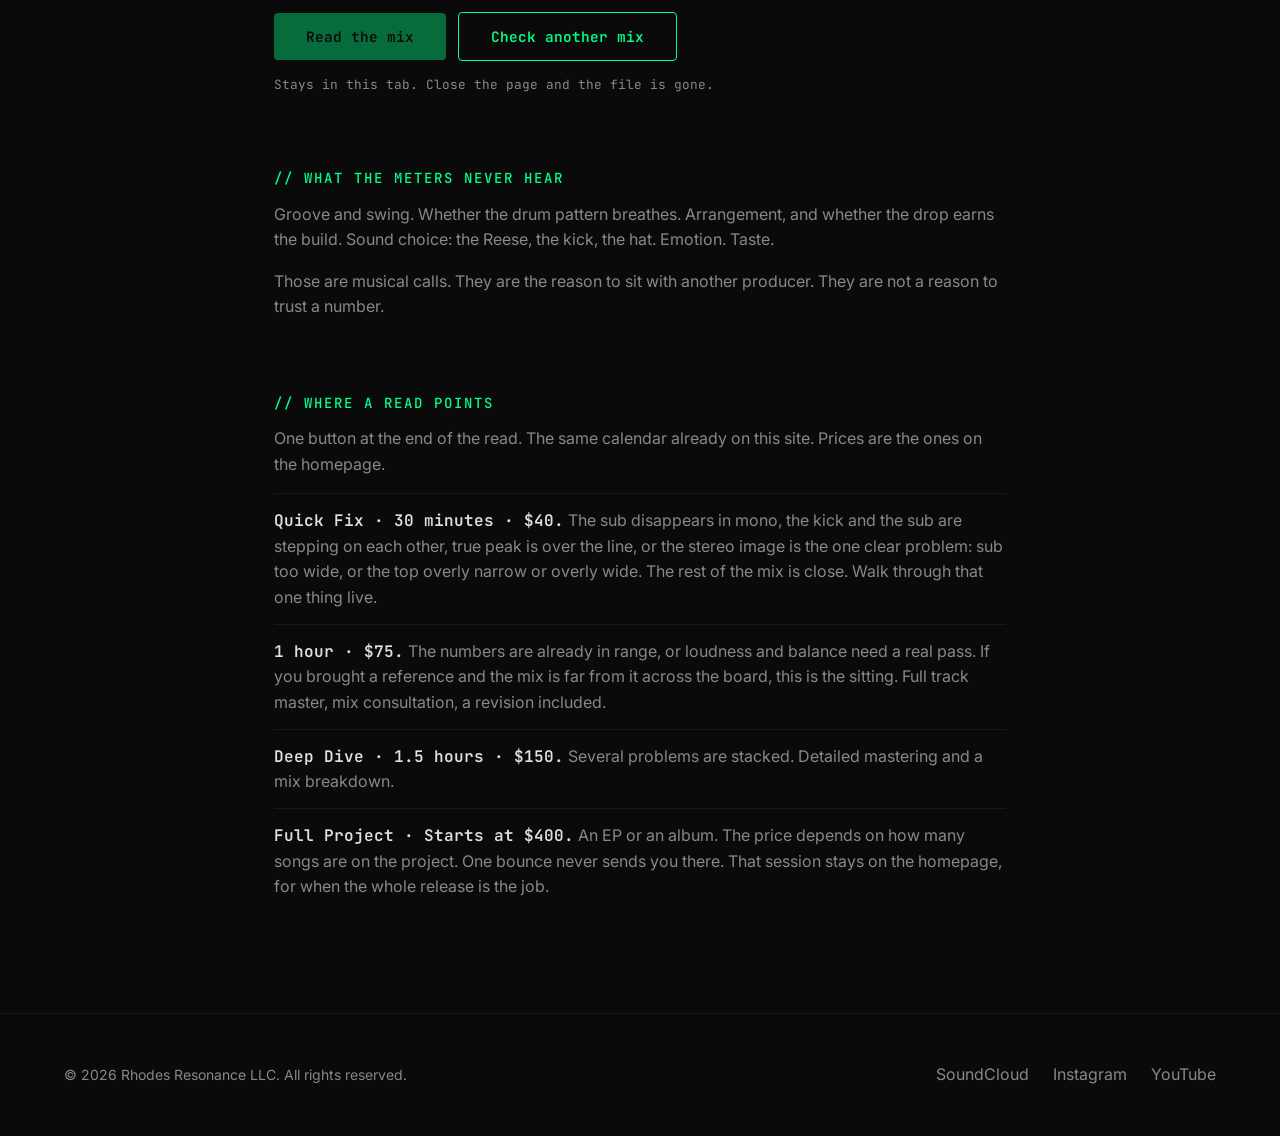
==== commit 552bc8e6: "Show MixCheck on the homepage and update session prices Add a hero path and a free Tools card for Mi" ====
--- a/mixcheck/index.html
+++ b/mixcheck/index.html
@@ -123,8 +123,8 @@
       <ul class="map-list">
         <li><strong>Quick Fix · 30 minutes · $40.</strong> The sub disappears in mono, the kick and the sub are stepping on each other, true peak is over the line, or the stereo image is the one clear problem: sub too wide, or the top overly narrow or overly wide. The rest of the mix is close. Walk through that one thing live.</li>
         <li><strong>1 hour · $75.</strong> The numbers are already in range, or loudness and balance need a real pass. If you brought a reference and the mix is far from it across the board, this is the sitting. Full track master, mix consultation, a revision included.</li>
-        <li><strong>Deep Dive · 1.5 hours · $100.</strong> Several problems are stacked. Detailed mastering and a mix breakdown.</li>
-        <li><strong>Full Project · 3 hours · $300.</strong> An EP or an album. One bounce never sends you there. That session stays on the homepage, for when the whole release is the job.</li>
+        <li><strong>Deep Dive · 1.5 hours · $150.</strong> Several problems are stacked. Detailed mastering and a mix breakdown.</li>
+        <li><strong>Full Project · Starts at $400.</strong> An EP or an album. The price depends on how many songs are on the project. One bounce never sends you there. That session stays on the homepage, for when the whole release is the job.</li>
       </ul>
     </section>
   </main>
--- a/css/style.css
+++ b/css/style.css
@@ -188,8 +188,9 @@
 /* Cards Grid */
 .cards-grid {
   display: grid;
-  grid-template-columns: repeat(auto-fit, minmax(300px, 1fr));
+  grid-template-columns: repeat(auto-fit, minmax(min(100%, 300px), 1fr));
   gap: 1.5rem;
+  max-width: 960px;
 }
 
 .card {
@@ -198,6 +199,8 @@
   border-radius: 8px;
   padding: 2rem;
   transition: all 0.3s ease;
+  display: flex;
+  flex-direction: column;
 }
 
 .card:hover {
@@ -221,6 +224,11 @@
 .card p {
   color: var(--text-secondary);
   margin-bottom: 1.5rem;
+}
+
+.card .btn {
+  margin-top: auto;
+  align-self: flex-start;
 }
 
 /* Services */
@@ -237,6 +245,8 @@
   padding: 2rem;
   text-align: center;
   transition: all 0.3s ease;
+  display: flex;
+  flex-direction: column;
 }
 
 .tier:hover {
@@ -298,6 +308,10 @@
   color: var(--accent);
   font-family: var(--font-mono);
   margin-right: 0.5rem;
+}
+
+.tier .btn {
+  margin-top: auto;
 }
 
 /* About */
@@ -568,9 +582,11 @@
 
 .lane strong {
   display: block;
-  font-family: var(--font-mono);
+  font-family: var(--font-main);
+  font-weight: 600;
   font-size: 0.95rem;
   margin-bottom: 0.35rem;
+  font-variant-ligatures: none;
 }
 
 .lane span {
